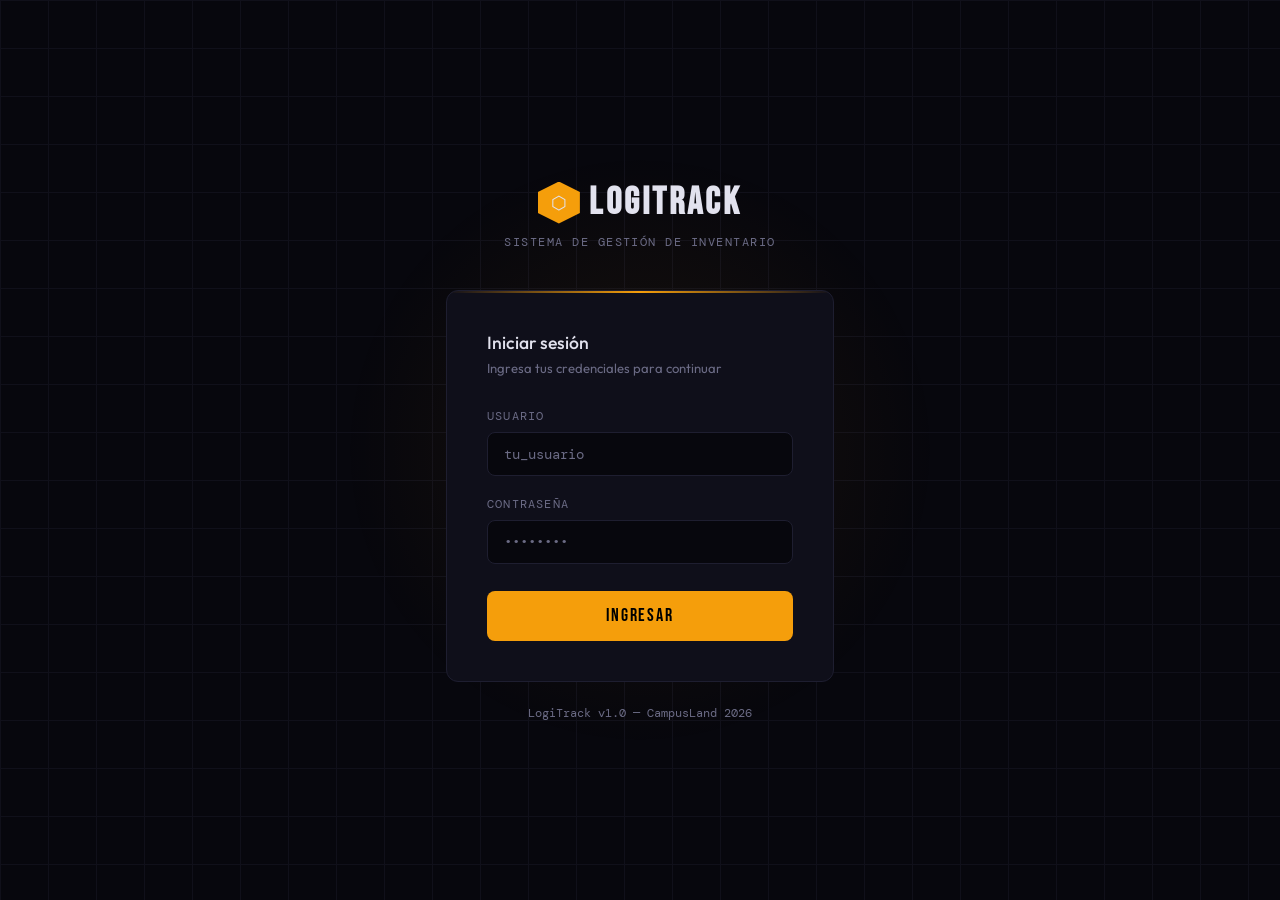
==== Frontend/index.html @ d60a28e8 "Feat: :sparkles: add Repository, Controller, Service, Exceptions, config and auth" ====
<!DOCTYPE html>
<html lang="es">
<head>
  <meta charset="UTF-8" />
  <meta name="viewport" content="width=device-width, initial-scale=1.0"/>
  <title>LogiTrack — Login</title>
  <link rel="preconnect" href="https://fonts.googleapis.com">
  <link href="https://fonts.googleapis.com/css2?family=Bebas+Neue&family=Outfit:wght@300;400;500;600&family=DM+Mono:wght@400;500&display=swap" rel="stylesheet">
  <style>
    *, *::before, *::after { box-sizing: border-box; margin: 0; padding: 0; }

    :root {
      --bg:       #07070d;
      --surface:  #0f0f1a;
      --border:   #1e1e30;
      --amber:    #f59e0b;
      --amber-dim:#7c4f05;
      --text:     #e2e2ee;
      --muted:    #6b6b85;
      --danger:   #ef4444;
    }

    body {
      background: var(--bg);
      color: var(--text);
      font-family: 'Outfit', sans-serif;
      min-height: 100vh;
      display: flex;
      align-items: center;
      justify-content: center;
      overflow: hidden;
    }

    /* Grid de fondo */
    body::before {
      content: '';
      position: fixed;
      inset: 0;
      background-image:
        linear-gradient(var(--border) 1px, transparent 1px),
        linear-gradient(90deg, var(--border) 1px, transparent 1px);
      background-size: 48px 48px;
      opacity: 0.4;
      pointer-events: none;
    }

    /* Glow central */
    body::after {
      content: '';
      position: fixed;
      top: 50%;
      left: 50%;
      transform: translate(-50%, -50%);
      width: 600px;
      height: 600px;
      background: radial-gradient(circle, rgba(245,158,11,0.08) 0%, transparent 70%);
      pointer-events: none;
    }

    .login-wrap {
      position: relative;
      z-index: 1;
      width: 100%;
      max-width: 420px;
      padding: 1rem;
    }

    .brand {
      text-align: center;
      margin-bottom: 2.5rem;
    }

    .brand-logo {
      display: inline-flex;
      align-items: center;
      gap: 0.6rem;
      margin-bottom: 0.5rem;
    }

    .brand-icon {
      width: 42px;
      height: 42px;
      background: var(--amber);
      clip-path: polygon(50% 0%, 100% 25%, 100% 75%, 50% 100%, 0% 75%, 0% 25%);
      display: flex;
      align-items: center;
      justify-content: center;
      font-size: 1.1rem;
    }

    .brand h1 {
      font-family: 'Bebas Neue', sans-serif;
      font-size: 2.4rem;
      letter-spacing: 0.08em;
      color: var(--text);
    }

    .brand p {
      font-size: 0.78rem;
      color: var(--muted);
      font-family: 'DM Mono', monospace;
      letter-spacing: 0.12em;
      text-transform: uppercase;
    }

    .card {
      background: var(--surface);
      border: 1px solid var(--border);
      border-radius: 12px;
      padding: 2.5rem;
      position: relative;
      overflow: hidden;
    }

    .card::before {
      content: '';
      position: absolute;
      top: 0; left: 0; right: 0;
      height: 2px;
      background: linear-gradient(90deg, transparent, var(--amber), transparent);
    }

    .card h2 {
      font-size: 1.1rem;
      font-weight: 500;
      margin-bottom: 0.4rem;
    }

    .card p {
      font-size: 0.82rem;
      color: var(--muted);
      margin-bottom: 2rem;
    }

    .field {
      margin-bottom: 1.2rem;
    }

    label {
      display: block;
      font-size: 0.75rem;
      font-family: 'DM Mono', monospace;
      color: var(--muted);
      text-transform: uppercase;
      letter-spacing: 0.1em;
      margin-bottom: 0.5rem;
    }

    input {
      width: 100%;
      background: var(--bg);
      border: 1px solid var(--border);
      border-radius: 8px;
      padding: 0.75rem 1rem;
      color: var(--text);
      font-family: 'DM Mono', monospace;
      font-size: 0.9rem;
      outline: none;
      transition: border-color 0.2s;
    }

    input:focus {
      border-color: var(--amber);
    }

    input::placeholder { color: var(--muted); }

    .btn {
      width: 100%;
      padding: 0.85rem;
      background: var(--amber);
      color: #000;
      border: none;
      border-radius: 8px;
      font-family: 'Bebas Neue', sans-serif;
      font-size: 1.15rem;
      letter-spacing: 0.1em;
      cursor: pointer;
      margin-top: 0.5rem;
      transition: opacity 0.2s, transform 0.1s;
      position: relative;
      overflow: hidden;
    }

    .btn:hover { opacity: 0.9; }
    .btn:active { transform: scale(0.99); }

    .btn.loading { opacity: 0.6; pointer-events: none; }

    .error-msg {
      background: rgba(239,68,68,0.1);
      border: 1px solid rgba(239,68,68,0.3);
      border-radius: 8px;
      padding: 0.7rem 1rem;
      font-size: 0.82rem;
      color: var(--danger);
      margin-bottom: 1.2rem;
      display: none;
    }

    .error-msg.show { display: block; }

    .footer-note {
      text-align: center;
      margin-top: 1.5rem;
      font-size: 0.72rem;
      color: var(--muted);
      font-family: 'DM Mono', monospace;
    }

    @keyframes fadeIn {
      from { opacity: 0; transform: translateY(16px); }
      to   { opacity: 1; transform: translateY(0); }
    }

    .login-wrap { animation: fadeIn 0.5s ease both; }
  </style>
</head>
<body>

<div class="login-wrap">
  <div class="brand">
    <div class="brand-logo">
      <div class="brand-icon">⬡</div>
      <h1>LogiTrack</h1>
    </div>
    <p>Sistema de gestión de inventario</p>
  </div>

  <div class="card">
    <h2>Iniciar sesión</h2>
    <p>Ingresa tus credenciales para continuar</p>

    <div class="error-msg" id="errorMsg">Usuario o contraseña incorrectos</div>

    <div class="field">
      <label>Usuario</label>
      <input type="text" id="username" placeholder="tu_usuario" autocomplete="off"/>
    </div>

    <div class="field">
      <label>Contraseña</label>
      <input type="password" id="password" placeholder="••••••••"/>
    </div>

    <button class="btn" id="btnLogin" onclick="login()">Ingresar</button>
  </div>

  <p class="footer-note">LogiTrack v1.0 &mdash; CampusLand 2026</p>
</div>

<script>
  const API = 'http://localhost:8080';

  // Si ya hay token, ir al dashboard
  if (localStorage.getItem('token')) {
    window.location.href = 'dashboard.html';
  }

  document.addEventListener('keydown', e => {
    if (e.key === 'Enter') login();
  });

  async function login() {
    const username = document.getElementById('username').value.trim();
    const password = document.getElementById('password').value.trim();
    const btn = document.getElementById('btnLogin');
    const err = document.getElementById('errorMsg');

    if (!username || !password) {
      err.textContent = 'Completa todos los campos';
      err.classList.add('show');
      return;
    }

    btn.classList.add('loading');
    btn.textContent = 'Verificando...';
    err.classList.remove('show');

    try {
      const res = await fetch(`${API}/auth/login`, {
        method: 'POST',
        headers: { 'Content-Type': 'application/json' },
        body: JSON.stringify({ username, password })
      });

      if (!res.ok) throw new Error();

      const data = await res.json();
      localStorage.setItem('token', data.token);
      localStorage.setItem('username', username);
      window.location.href = 'dashboard.html';

    } catch {
      err.textContent = 'Usuario o contraseña incorrectos';
      err.classList.add('show');
      btn.classList.remove('loading');
      btn.textContent = 'Ingresar';
    }
  }
</script>
</body>
</html>
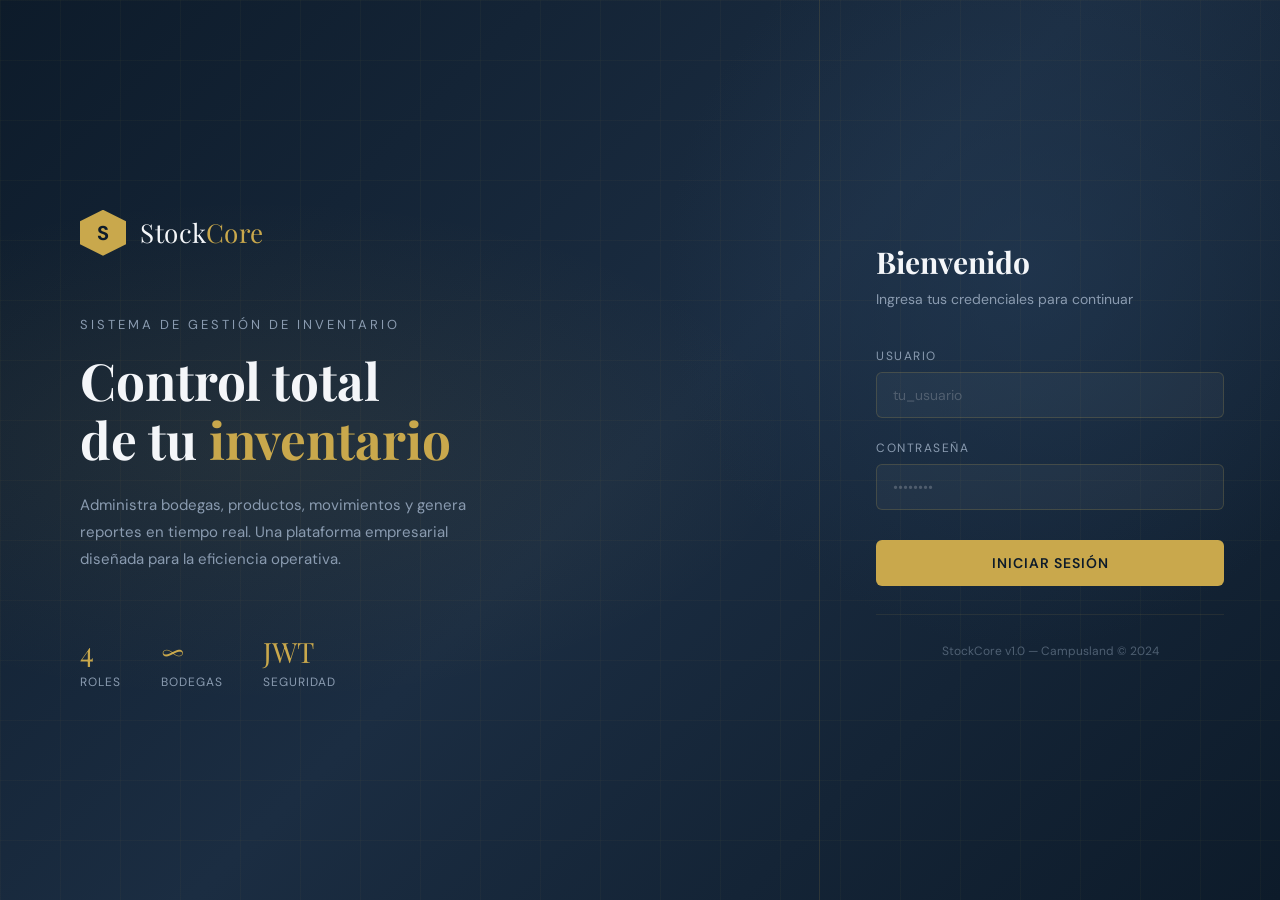
==== commit b715dce3: "Fix: :sparkles:  add role claim to JWT payload for frontend access control" ====
--- a/Frontend/index.html
+++ b/Frontend/index.html
@@ -3,301 +3,313 @@
 <head>
   <meta charset="UTF-8" />
   <meta name="viewport" content="width=device-width, initial-scale=1.0"/>
-  <title>LogiTrack — Login</title>
+  <title>StockCore — Iniciar Sesión</title>
   <link rel="preconnect" href="https://fonts.googleapis.com">
-  <link href="https://fonts.googleapis.com/css2?family=Bebas+Neue&family=Outfit:wght@300;400;500;600&family=DM+Mono:wght@400;500&display=swap" rel="stylesheet">
+  <link href="https://fonts.googleapis.com/css2?family=Playfair+Display:wght@600;700&family=DM+Sans:wght@300;400;500;600&display=swap" rel="stylesheet">
   <style>
     *, *::before, *::after { box-sizing: border-box; margin: 0; padding: 0; }
 
     :root {
-      --bg:       #07070d;
-      --surface:  #0f0f1a;
-      --border:   #1e1e30;
-      --amber:    #f59e0b;
-      --amber-dim:#7c4f05;
-      --text:     #e2e2ee;
-      --muted:    #6b6b85;
-      --danger:   #ef4444;
-    }
-
-    body {
-      background: var(--bg);
-      color: var(--text);
-      font-family: 'Outfit', sans-serif;
-      min-height: 100vh;
-      display: flex;
-      align-items: center;
-      justify-content: center;
+      --navy:       #0d1b2a;
+      --navy-mid:   #1b2d42;
+      --navy-light: #243b55;
+      --gold:       #c9a84c;
+      --gold-light: #e8c87a;
+      --slate:      #8a9bb0;
+      --white:      #f4f6f9;
+      --danger:     #e05c5c;
+    }
+
+    html, body {
+      height: 100%;
+      font-family: 'DM Sans', sans-serif;
+      background: var(--navy);
+      color: var(--white);
       overflow: hidden;
     }
 
-    /* Grid de fondo */
-    body::before {
+    /* ── animated background ── */
+    .bg {
+      position: fixed; inset: 0; z-index: 0;
+      background: linear-gradient(135deg, #0d1b2a 0%, #1b2d42 50%, #0d1b2a 100%);
+    }
+    .bg::before {
       content: '';
-      position: fixed;
-      inset: 0;
+      position: absolute; inset: 0;
+      background:
+        radial-gradient(ellipse 60% 40% at 20% 50%, rgba(201,168,76,.08) 0%, transparent 70%),
+        radial-gradient(ellipse 40% 60% at 80% 30%, rgba(36,59,85,.6) 0%, transparent 70%);
+    }
+    .grid-lines {
+      position: absolute; inset: 0;
       background-image:
-        linear-gradient(var(--border) 1px, transparent 1px),
-        linear-gradient(90deg, var(--border) 1px, transparent 1px);
-      background-size: 48px 48px;
-      opacity: 0.4;
-      pointer-events: none;
-    }
-
-    /* Glow central */
-    body::after {
-      content: '';
-      position: fixed;
-      top: 50%;
-      left: 50%;
-      transform: translate(-50%, -50%);
-      width: 600px;
-      height: 600px;
-      background: radial-gradient(circle, rgba(245,158,11,0.08) 0%, transparent 70%);
-      pointer-events: none;
-    }
-
-    .login-wrap {
-      position: relative;
-      z-index: 1;
+        linear-gradient(rgba(201,168,76,.04) 1px, transparent 1px),
+        linear-gradient(90deg, rgba(201,168,76,.04) 1px, transparent 1px);
+      background-size: 60px 60px;
+    }
+
+    /* ── layout ── */
+    .wrapper {
+      position: relative; z-index: 1;
+      display: flex; height: 100vh;
+    }
+
+    /* left panel */
+    .panel-left {
+      flex: 1;
+      display: flex; flex-direction: column;
+      justify-content: center; padding: 60px 80px;
+      border-right: 1px solid rgba(201,168,76,.15);
+    }
+    .brand {
+      display: flex; align-items: center; gap: 14px;
+      margin-bottom: 60px;
+    }
+    .brand-icon {
+      width: 46px; height: 46px;
+      background: var(--gold);
+      clip-path: polygon(50% 0%, 100% 25%, 100% 75%, 50% 100%, 0% 75%, 0% 25%);
+      display: flex; align-items: center; justify-content: center;
+      font-size: 20px; color: var(--navy); font-weight: 700;
+    }
+    .brand-name {
+      font-family: 'Playfair Display', serif;
+      font-size: 26px; color: var(--white);
+      letter-spacing: .5px;
+    }
+    .brand-name span { color: var(--gold); }
+
+    .tagline {
+      font-size: 13px; color: var(--slate);
+      letter-spacing: 3px; text-transform: uppercase;
+      margin-bottom: 18px;
+    }
+    .hero-title {
+      font-family: 'Playfair Display', serif;
+      font-size: clamp(36px, 4vw, 52px);
+      line-height: 1.15;
+      margin-bottom: 24px;
+      color: var(--white);
+    }
+    .hero-title em { color: var(--gold); font-style: normal; }
+    .hero-desc {
+      font-size: 15px; color: var(--slate);
+      line-height: 1.8; max-width: 400px;
+    }
+
+    .stats {
+      display: flex; gap: 40px; margin-top: 60px;
+    }
+    .stat-item { display: flex; flex-direction: column; gap: 4px; }
+    .stat-num {
+      font-family: 'Playfair Display', serif;
+      font-size: 28px; color: var(--gold);
+    }
+    .stat-label { font-size: 12px; color: var(--slate); letter-spacing: 1px; text-transform: uppercase; }
+
+    /* right panel — form */
+    .panel-right {
+      width: 460px; display: flex;
+      flex-direction: column; justify-content: center;
+      padding: 60px 56px;
+    }
+    .form-header { margin-bottom: 40px; }
+    .form-header h2 {
+      font-family: 'Playfair Display', serif;
+      font-size: 30px; margin-bottom: 8px;
+    }
+    .form-header p { font-size: 14px; color: var(--slate); }
+
+    .form-group { margin-bottom: 22px; }
+    label {
+      display: block; font-size: 12px;
+      letter-spacing: 1.5px; text-transform: uppercase;
+      color: var(--slate); margin-bottom: 8px;
+    }
+    input[type="text"], input[type="password"] {
       width: 100%;
-      max-width: 420px;
-      padding: 1rem;
-    }
-
-    .brand {
+      background: rgba(255,255,255,.04);
+      border: 1px solid rgba(201,168,76,.2);
+      border-radius: 6px;
+      padding: 13px 16px;
+      font-family: 'DM Sans', sans-serif;
+      font-size: 14px; color: var(--white);
+      outline: none;
+      transition: border-color .2s, background .2s;
+    }
+    input:focus {
+      border-color: var(--gold);
+      background: rgba(201,168,76,.05);
+    }
+    input::placeholder { color: rgba(255,255,255,.2); }
+
+    .btn-login {
+      width: 100%;
+      background: var(--gold);
+      color: var(--navy);
+      border: none; border-radius: 6px;
+      padding: 14px;
+      font-family: 'DM Sans', sans-serif;
+      font-size: 14px; font-weight: 600;
+      letter-spacing: 1px; text-transform: uppercase;
+      cursor: pointer;
+      transition: background .2s, transform .1s;
+      margin-top: 8px;
+    }
+    .btn-login:hover { background: var(--gold-light); }
+    .btn-login:active { transform: scale(.98); }
+    .btn-login:disabled { opacity: .6; cursor: not-allowed; }
+
+    .error-msg {
+      background: rgba(224,92,92,.12);
+      border: 1px solid rgba(224,92,92,.4);
+      color: #f28b8b;
+      border-radius: 6px;
+      padding: 10px 14px;
+      font-size: 13px;
+      margin-top: 14px;
+      display: none;
+    }
+    .error-msg.show { display: block; }
+
+    .divider {
+      height: 1px;
+      background: rgba(201,168,76,.1);
+      margin: 28px 0;
+    }
+    .footer-note {
+      font-size: 12px; color: rgba(138,155,176,.5);
       text-align: center;
-      margin-bottom: 2.5rem;
-    }
-
-    .brand-logo {
-      display: inline-flex;
-      align-items: center;
-      gap: 0.6rem;
-      margin-bottom: 0.5rem;
-    }
-
-    .brand-icon {
-      width: 42px;
-      height: 42px;
-      background: var(--amber);
-      clip-path: polygon(50% 0%, 100% 25%, 100% 75%, 50% 100%, 0% 75%, 0% 25%);
-      display: flex;
-      align-items: center;
-      justify-content: center;
-      font-size: 1.1rem;
-    }
-
-    .brand h1 {
-      font-family: 'Bebas Neue', sans-serif;
-      font-size: 2.4rem;
-      letter-spacing: 0.08em;
-      color: var(--text);
-    }
-
-    .brand p {
-      font-size: 0.78rem;
-      color: var(--muted);
-      font-family: 'DM Mono', monospace;
-      letter-spacing: 0.12em;
-      text-transform: uppercase;
-    }
-
-    .card {
-      background: var(--surface);
-      border: 1px solid var(--border);
-      border-radius: 12px;
-      padding: 2.5rem;
-      position: relative;
-      overflow: hidden;
-    }
-
-    .card::before {
-      content: '';
-      position: absolute;
-      top: 0; left: 0; right: 0;
-      height: 2px;
-      background: linear-gradient(90deg, transparent, var(--amber), transparent);
-    }
-
-    .card h2 {
-      font-size: 1.1rem;
-      font-weight: 500;
-      margin-bottom: 0.4rem;
-    }
-
-    .card p {
-      font-size: 0.82rem;
-      color: var(--muted);
-      margin-bottom: 2rem;
-    }
-
-    .field {
-      margin-bottom: 1.2rem;
-    }
-
-    label {
-      display: block;
-      font-size: 0.75rem;
-      font-family: 'DM Mono', monospace;
-      color: var(--muted);
-      text-transform: uppercase;
-      letter-spacing: 0.1em;
-      margin-bottom: 0.5rem;
-    }
-
-    input {
-      width: 100%;
-      background: var(--bg);
-      border: 1px solid var(--border);
-      border-radius: 8px;
-      padding: 0.75rem 1rem;
-      color: var(--text);
-      font-family: 'DM Mono', monospace;
-      font-size: 0.9rem;
-      outline: none;
-      transition: border-color 0.2s;
-    }
-
-    input:focus {
-      border-color: var(--amber);
-    }
-
-    input::placeholder { color: var(--muted); }
-
-    .btn {
-      width: 100%;
-      padding: 0.85rem;
-      background: var(--amber);
-      color: #000;
-      border: none;
-      border-radius: 8px;
-      font-family: 'Bebas Neue', sans-serif;
-      font-size: 1.15rem;
-      letter-spacing: 0.1em;
-      cursor: pointer;
-      margin-top: 0.5rem;
-      transition: opacity 0.2s, transform 0.1s;
-      position: relative;
-      overflow: hidden;
-    }
-
-    .btn:hover { opacity: 0.9; }
-    .btn:active { transform: scale(0.99); }
-
-    .btn.loading { opacity: 0.6; pointer-events: none; }
-
-    .error-msg {
-      background: rgba(239,68,68,0.1);
-      border: 1px solid rgba(239,68,68,0.3);
-      border-radius: 8px;
-      padding: 0.7rem 1rem;
-      font-size: 0.82rem;
-      color: var(--danger);
-      margin-bottom: 1.2rem;
-      display: none;
-    }
-
-    .error-msg.show { display: block; }
-
-    .footer-note {
-      text-align: center;
-      margin-top: 1.5rem;
-      font-size: 0.72rem;
-      color: var(--muted);
-      font-family: 'DM Mono', monospace;
-    }
-
-    @keyframes fadeIn {
-      from { opacity: 0; transform: translateY(16px); }
-      to   { opacity: 1; transform: translateY(0); }
-    }
-
-    .login-wrap { animation: fadeIn 0.5s ease both; }
+    }
+
+    /* loading spinner */
+    .spinner {
+      display: inline-block; width: 16px; height: 16px;
+      border: 2px solid rgba(13,27,42,.4);
+      border-top-color: var(--navy);
+      border-radius: 50%;
+      animation: spin .6s linear infinite;
+      vertical-align: middle; margin-right: 6px;
+    }
+    @keyframes spin { to { transform: rotate(360deg); } }
+
+    /* entrance animation */
+    .panel-right { animation: slideIn .5s ease both; }
+    @keyframes slideIn {
+      from { opacity: 0; transform: translateX(20px); }
+      to   { opacity: 1; transform: translateX(0); }
+    }
   </style>
 </head>
 <body>
-
-<div class="login-wrap">
-  <div class="brand">
-    <div class="brand-logo">
-      <div class="brand-icon">⬡</div>
-      <h1>LogiTrack</h1>
+  <div class="bg"><div class="grid-lines"></div></div>
+
+  <div class="wrapper">
+    <!-- Left -->
+    <div class="panel-left">
+      <div class="brand">
+        <div class="brand-icon">S</div>
+        <span class="brand-name">Stock<span>Core</span></span>
+      </div>
+      <p class="tagline">Sistema de Gestión de Inventario</p>
+      <h1 class="hero-title">Control total<br>de tu <em>inventario</em></h1>
+      <p class="hero-desc">
+        Administra bodegas, productos, movimientos y genera reportes en tiempo real.
+        Una plataforma empresarial diseñada para la eficiencia operativa.
+      </p>
+      <div class="stats">
+        <div class="stat-item">
+          <span class="stat-num">4</span>
+          <span class="stat-label">Roles</span>
+        </div>
+        <div class="stat-item">
+          <span class="stat-num">∞</span>
+          <span class="stat-label">Bodegas</span>
+        </div>
+        <div class="stat-item">
+          <span class="stat-num">JWT</span>
+          <span class="stat-label">Seguridad</span>
+        </div>
+      </div>
     </div>
-    <p>Sistema de gestión de inventario</p>
+
+    <!-- Right — Login form -->
+    <div class="panel-right">
+      <div class="form-header">
+        <h2>Bienvenido</h2>
+        <p>Ingresa tus credenciales para continuar</p>
+      </div>
+
+      <form id="loginForm" onsubmit="handleLogin(event)">
+        <div class="form-group">
+          <label for="username">Usuario</label>
+          <input type="text" id="username" placeholder="tu_usuario" autocomplete="username" required />
+        </div>
+        <div class="form-group">
+          <label for="password">Contraseña</label>
+          <input type="password" id="password" placeholder="••••••••" autocomplete="current-password" required />
+        </div>
+
+        <button class="btn-login" type="submit" id="btnLogin">Iniciar Sesión</button>
+        <div class="error-msg" id="errorMsg"></div>
+      </form>
+
+      <div class="divider"></div>
+      <p class="footer-note">StockCore v1.0 — Campusland © 2024</p>
+    </div>
   </div>
 
-  <div class="card">
-    <h2>Iniciar sesión</h2>
-    <p>Ingresa tus credenciales para continuar</p>
-
-    <div class="error-msg" id="errorMsg">Usuario o contraseña incorrectos</div>
-
-    <div class="field">
-      <label>Usuario</label>
-      <input type="text" id="username" placeholder="tu_usuario" autocomplete="off"/>
-    </div>
-
-    <div class="field">
-      <label>Contraseña</label>
-      <input type="password" id="password" placeholder="••••••••"/>
-    </div>
-
-    <button class="btn" id="btnLogin" onclick="login()">Ingresar</button>
-  </div>
-
-  <p class="footer-note">LogiTrack v1.0 &mdash; CampusLand 2026</p>
-</div>
-
-<script>
-  const API = 'http://localhost:8080';
-
-  // Si ya hay token, ir al dashboard
-  if (localStorage.getItem('token')) {
-    window.location.href = 'dashboard.html';
-  }
-
-  document.addEventListener('keydown', e => {
-    if (e.key === 'Enter') login();
-  });
-
-  async function login() {
-    const username = document.getElementById('username').value.trim();
-    const password = document.getElementById('password').value.trim();
-    const btn = document.getElementById('btnLogin');
-    const err = document.getElementById('errorMsg');
-
-    if (!username || !password) {
-      err.textContent = 'Completa todos los campos';
-      err.classList.add('show');
-      return;
-    }
-
-    btn.classList.add('loading');
-    btn.textContent = 'Verificando...';
-    err.classList.remove('show');
-
-    try {
-      const res = await fetch(`${API}/auth/login`, {
-        method: 'POST',
-        headers: { 'Content-Type': 'application/json' },
-        body: JSON.stringify({ username, password })
-      });
-
-      if (!res.ok) throw new Error();
-
-      const data = await res.json();
-      localStorage.setItem('token', data.token);
-      localStorage.setItem('username', username);
+  <script>
+    const API = 'http://localhost:8080';
+
+    async function handleLogin(e) {
+      e.preventDefault();
+      const btn = document.getElementById('btnLogin');
+      const err = document.getElementById('errorMsg');
+      err.classList.remove('show');
+      btn.disabled = true;
+      btn.innerHTML = '<span class="spinner"></span>Verificando...';
+
+      const username = document.getElementById('username').value.trim();
+      const password = document.getElementById('password').value;
+
+      try {
+        const res = await fetch(`${API}/auth/login`, {
+          method: 'POST',
+          headers: { 'Content-Type': 'application/json' },
+          body: JSON.stringify({ username, password })
+        });
+
+        if (!res.ok) {
+          const data = await res.json().catch(() => ({}));
+          throw new Error(data.message || 'Credenciales inválidas');
+        }
+
+        const { token } = await res.json();
+        localStorage.setItem('token', token);
+        localStorage.setItem('username', username);
+
+        // Decode role from JWT payload
+        try {
+          const payload = JSON.parse(atob(token.split('.')[1]));
+          localStorage.setItem('userSub', payload.sub || username);
+        } catch {}
+
+        window.location.href = 'dashboard.html';
+
+      } catch (ex) {
+        err.textContent = ex.message;
+        err.classList.add('show');
+      } finally {
+        btn.disabled = false;
+        btn.innerHTML = 'Iniciar Sesión';
+      }
+    }
+
+    // Redirect if already logged in
+    if (localStorage.getItem('token')) {
       window.location.href = 'dashboard.html';
-
-    } catch {
-      err.textContent = 'Usuario o contraseña incorrectos';
-      err.classList.add('show');
-      btn.classList.remove('loading');
-      btn.textContent = 'Ingresar';
-    }
-  }
-</script>
+    }
+  </script>
 </body>
 </html>
